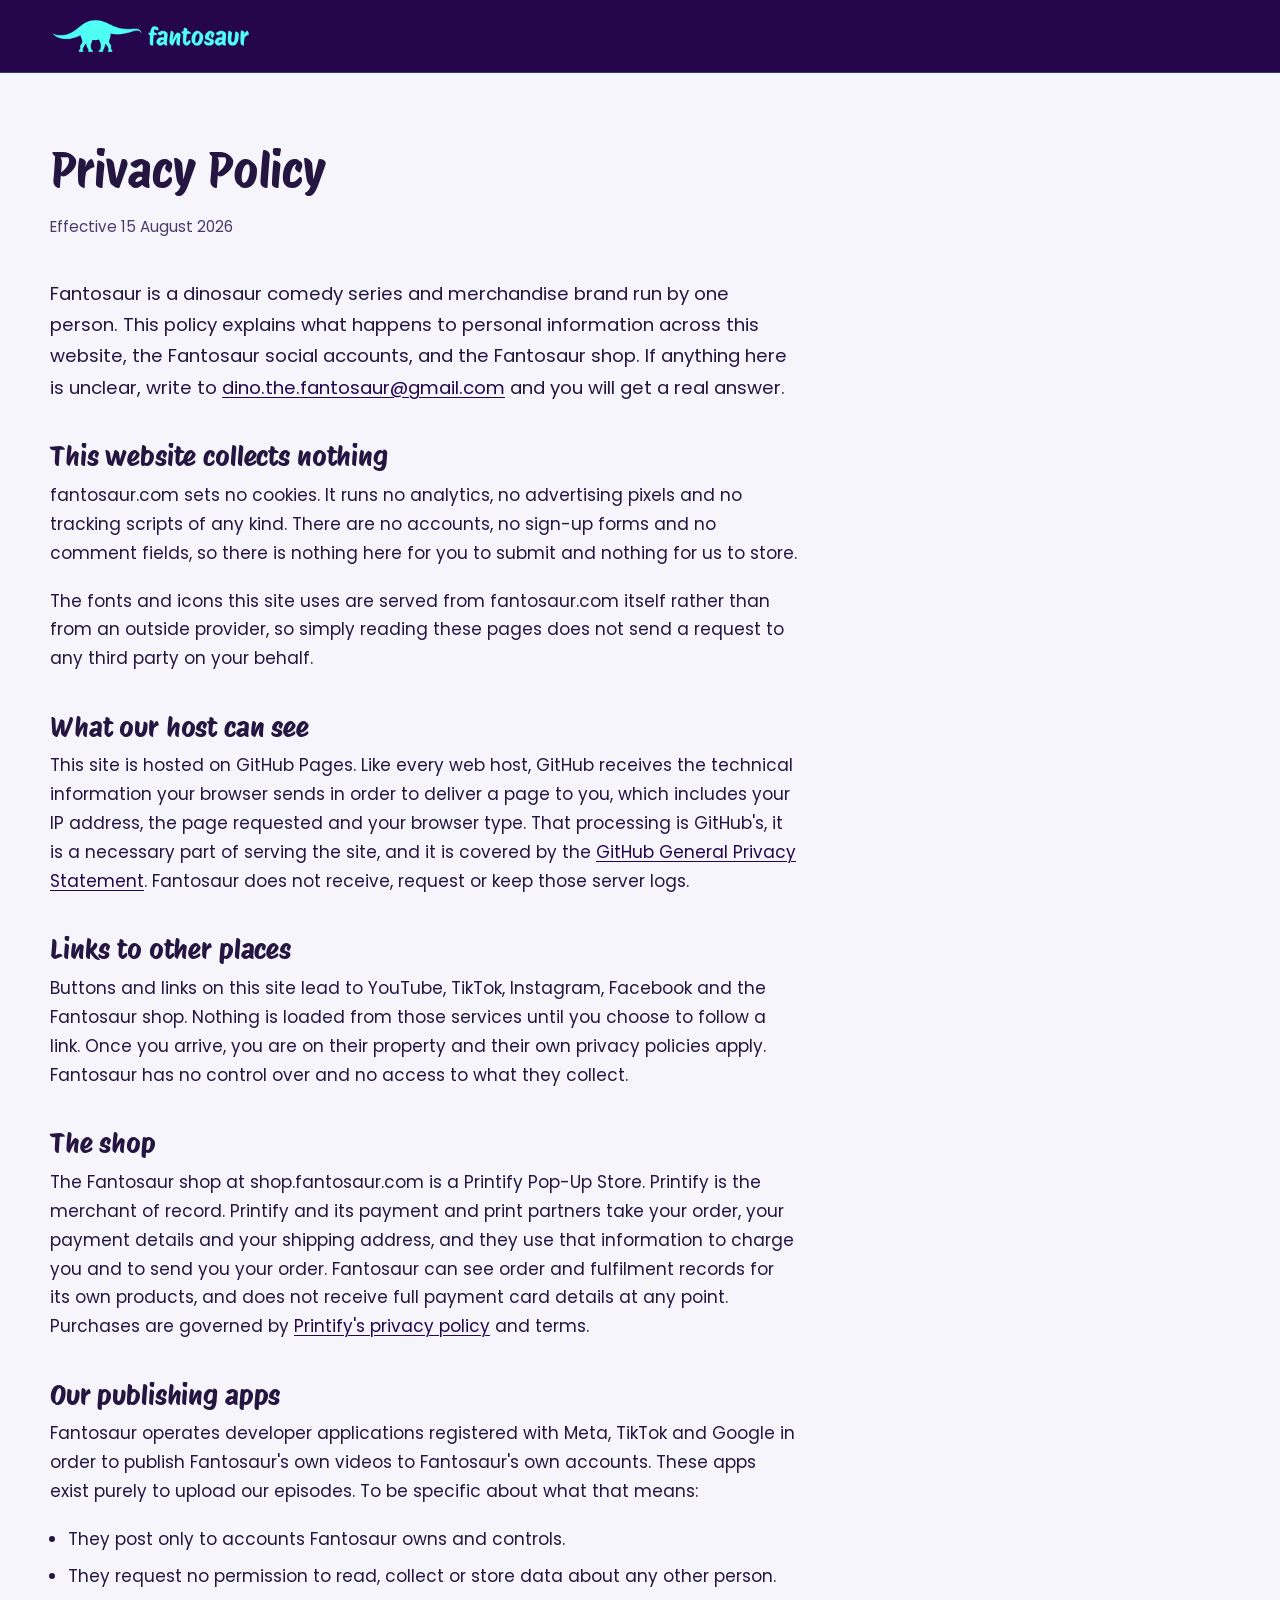
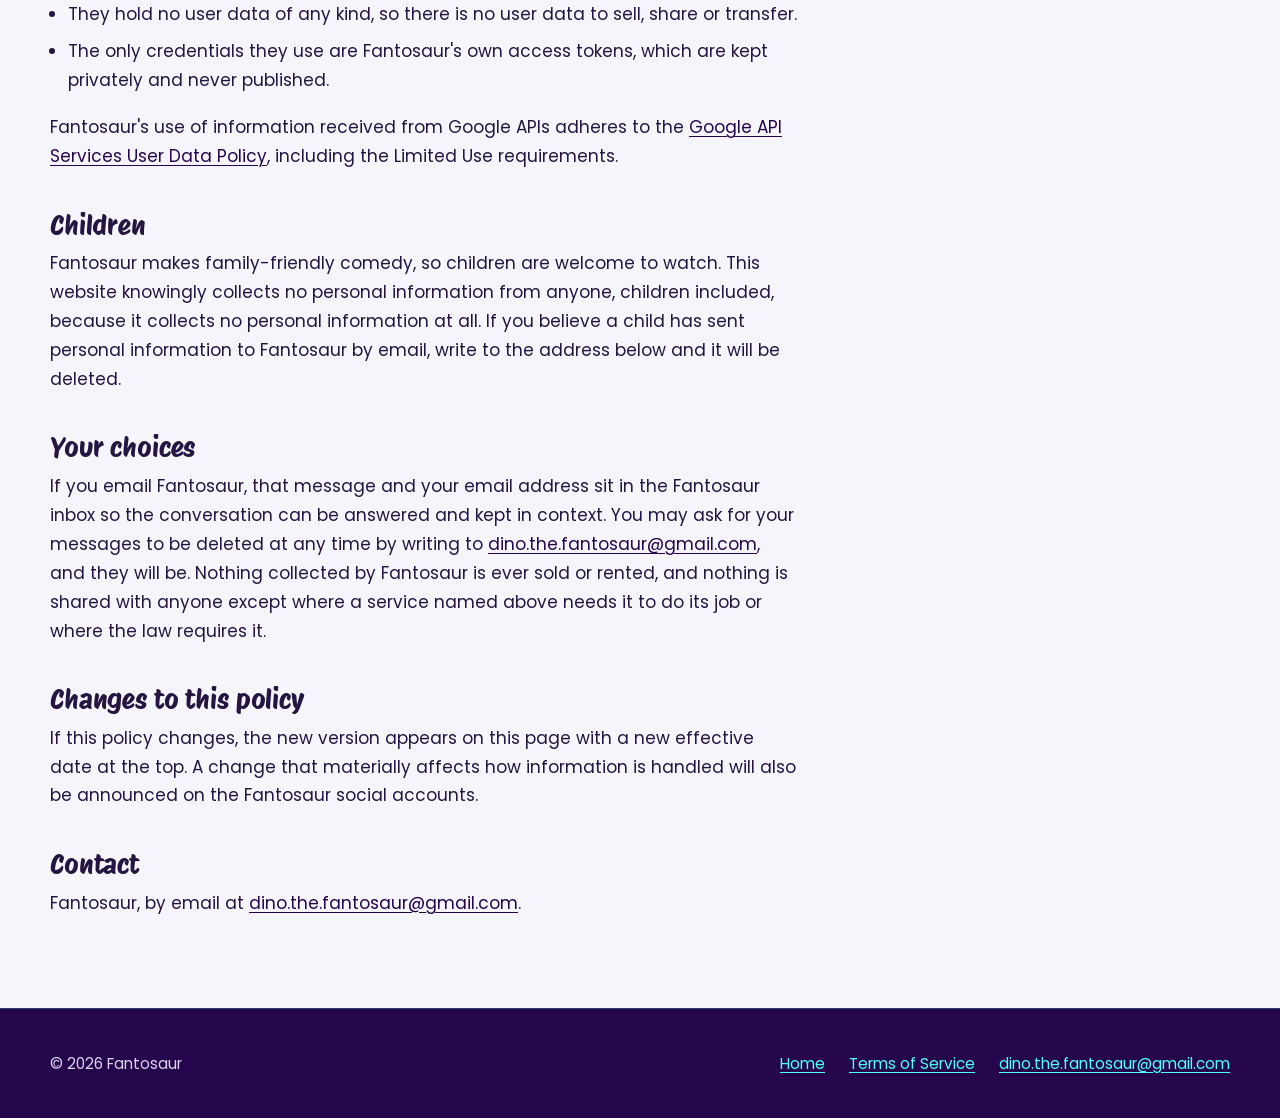
==== privacy-policy/index.html @ 7fd8496a "Stand up fantosaur.com: brand one-pager, privacy policy, terms of service Plain HTML and one stylesh" ====
<!doctype html>
<html lang="en">
  <head>
    <meta charset="utf-8" />
    <meta name="viewport" content="width=device-width, initial-scale=1" />
    <title>Privacy Policy | Fantosaur</title>
    <meta
      name="description"
      content="How Fantosaur handles personal information. This website sets no cookies, runs no analytics and makes no third-party requests."
    />
    <link rel="canonical" href="https://fantosaur.com/privacy-policy/" />
    <link rel="icon" href="/assets/favicon-32.png" sizes="32x32" />
    <link rel="apple-touch-icon" href="/assets/apple-touch-icon.png" />
    <link rel="stylesheet" href="/styles.css" />
    <meta property="og:type" content="article" />
    <meta property="og:site_name" content="Fantosaur" />
    <meta property="og:title" content="Privacy Policy | Fantosaur" />
    <meta property="og:url" content="https://fantosaur.com/privacy-policy/" />
    <meta property="og:image" content="https://fantosaur.com/assets/og.jpg" />
  </head>
  <body>
    <a class="skip" href="#main">Skip to content</a>

    <header class="masthead">
      <div class="shell">
        <a href="/" aria-label="Fantosaur home">
          <img src="/assets/logo-lockup.webp" width="1200" height="224" alt="Fantosaur" />
        </a>
      </div>
    </header>

    <main id="main" class="prose">
      <div class="shell">
        <h1>Privacy Policy</h1>
        <p class="updated">Effective 15 August 2026</p>

        <p class="lede">
          Fantosaur is a dinosaur comedy series and merchandise brand run by one person. This policy explains what
          happens to personal information across this website, the Fantosaur social accounts, and the Fantosaur
          shop. If anything here is unclear, write to
          <a href="mailto:dino.the.fantosaur@gmail.com">dino.the.fantosaur@gmail.com</a> and you will get a real
          answer.
        </p>

        <h2>This website collects nothing</h2>
        <p>
          fantosaur.com sets no cookies. It runs no analytics, no advertising pixels and no tracking scripts of any
          kind. There are no accounts, no sign-up forms and no comment fields, so there is nothing here for you to
          submit and nothing for us to store.
        </p>
        <p>
          The fonts and icons this site uses are served from fantosaur.com itself rather than from an outside
          provider, so simply reading these pages does not send a request to any third party on your behalf.
        </p>

        <h2>What our host can see</h2>
        <p>
          This site is hosted on GitHub Pages. Like every web host, GitHub receives the technical information your
          browser sends in order to deliver a page to you, which includes your IP address, the page requested and
          your browser type. That processing is GitHub's, it is a necessary part of serving the site, and it is
          covered by the
          <a href="https://docs.github.com/en/site-policy/privacy-policies/github-general-privacy-statement"
            >GitHub General Privacy Statement</a
          >. Fantosaur does not receive, request or keep those server logs.
        </p>

        <h2>Links to other places</h2>
        <p>
          Buttons and links on this site lead to YouTube, TikTok, Instagram, Facebook and the Fantosaur shop.
          Nothing is loaded from those services until you choose to follow a link. Once you arrive, you are on
          their property and their own privacy policies apply. Fantosaur has no control over and no access to what
          they collect.
        </p>

        <h2>The shop</h2>
        <p>
          The Fantosaur shop at shop.fantosaur.com is a Printify Pop-Up Store. Printify is the merchant of record.
          Printify and its payment and print partners take your order, your payment details and your shipping
          address, and they use that information to charge you and to send you your order. Fantosaur can see order
          and fulfilment records for its own products, and does not receive full payment card details at any point.
          Purchases are governed by
          <a href="https://printify.com/privacy-policy/">Printify's privacy policy</a> and terms.
        </p>

        <h2>Our publishing apps</h2>
        <p>
          Fantosaur operates developer applications registered with Meta, TikTok and Google in order to publish
          Fantosaur's own videos to Fantosaur's own accounts. These apps exist purely to upload our episodes. To be
          specific about what that means:
        </p>
        <ul>
          <li>They post only to accounts Fantosaur owns and controls.</li>
          <li>They request no permission to read, collect or store data about any other person.</li>
          <li>They hold no user data of any kind, so there is no user data to sell, share or transfer.</li>
          <li>
            The only credentials they use are Fantosaur's own access tokens, which are kept privately and never
            published.
          </li>
        </ul>
        <p>
          Fantosaur's use of information received from Google APIs adheres to the
          <a href="https://developers.google.com/terms/api-services-user-data-policy"
            >Google API Services User Data Policy</a
          >, including the Limited Use requirements.
        </p>

        <h2>Children</h2>
        <p>
          Fantosaur makes family-friendly comedy, so children are welcome to watch. This website knowingly collects
          no personal information from anyone, children included, because it collects no personal information at
          all. If you believe a child has sent personal information to Fantosaur by email, write to the address
          below and it will be deleted.
        </p>

        <h2>Your choices</h2>
        <p>
          If you email Fantosaur, that message and your email address sit in the Fantosaur inbox so the
          conversation can be answered and kept in context. You may ask for your messages to be deleted at any time
          by writing to
          <a href="mailto:dino.the.fantosaur@gmail.com">dino.the.fantosaur@gmail.com</a>, and they will be. Nothing
          collected by Fantosaur is ever sold or rented, and nothing is shared with anyone except where a service
          named above needs it to do its job or where the law requires it.
        </p>

        <h2>Changes to this policy</h2>
        <p>
          If this policy changes, the new version appears on this page with a new effective date at the top. A
          change that materially affects how information is handled will also be announced on the Fantosaur social
          accounts.
        </p>

        <h2>Contact</h2>
        <p>
          Fantosaur, by email at
          <a href="mailto:dino.the.fantosaur@gmail.com">dino.the.fantosaur@gmail.com</a>.
        </p>
      </div>
    </main>

    <footer class="site-foot">
      <div class="shell">
        <p>&copy; 2026 Fantosaur</p>
        <nav aria-label="Legal and contact">
          <a href="/">Home</a>
          <a href="/terms-of-service/">Terms of Service</a>
          <a href="mailto:dino.the.fantosaur@gmail.com">dino.the.fantosaur@gmail.com</a>
        </nav>
      </div>
    </footer>
  </body>
</html>
---- styles.css ----
/* Fantosaur brand site. Palette and contrast ratios are the measured system in
   Store 2026/STORE-SPEC.md. Comet Aqua on a light surface is 1.14:1, so aqua text
   and the aqua brand marks only ever sit on a Fossil Violet panel. */

@font-face {
  font-family: "Protest Riot";
  src: url("assets/fonts/protest-riot.woff2") format("woff2");
  font-weight: 400;
  font-display: swap;
}
@font-face {
  font-family: "Poppins";
  src: url("assets/fonts/poppins-400.woff2") format("woff2");
  font-weight: 400;
  font-display: swap;
}
@font-face {
  font-family: "Poppins";
  src: url("assets/fonts/poppins-600.woff2") format("woff2");
  font-weight: 600;
  font-display: swap;
}

:root {
  --violet: #25064d;
  --violet-deep: #1a0337;
  --aqua: #4ffff6;
  --moonstone: #f7f5fc;
  --strata: #241640;
  --red: #e0304a;

  /* dark is the default: every brand mark is aqua, and aqua needs a violet ground */
  --page: var(--violet);
  --page-alt: var(--violet-deep);
  --ink: var(--moonstone);
  --ink-quiet: #cfc6e4;
  --link: var(--aqua);
  --cta-face: var(--aqua);
  --cta-ink: #0a0a0a;
  --rule: rgb(247 245 252 / 0.16);

  --panel: var(--violet);
  --panel-ink: var(--moonstone);
  --panel-link: var(--aqua);

  --shell: 1180px;
  --radius: 14px;
  --ease: cubic-bezier(0.16, 1, 0.3, 1);
  color-scheme: dark;
}

@media (prefers-color-scheme: light) {
  :root {
    --page: var(--moonstone);
    --page-alt: #ede9f7;
    --ink: var(--strata);
    --ink-quiet: #4a3a6b;
    --link: var(--violet);
    --cta-face: var(--violet);
    --cta-ink: var(--aqua);
    --rule: rgb(36 22 64 / 0.18);
    color-scheme: light;
  }
}

*,
*::before,
*::after {
  box-sizing: border-box;
}

html {
  -webkit-text-size-adjust: 100%;
  scroll-behavior: smooth;
}
@media (prefers-reduced-motion: reduce) {
  html {
    scroll-behavior: auto;
  }
}

body {
  margin: 0;
  background: var(--page);
  color: var(--ink);
  font-family: Poppins, "Segoe UI", system-ui, sans-serif;
  font-size: 1.0625rem;
  line-height: 1.7;
  -webkit-font-smoothing: antialiased;
}

h1,
h2,
h3 {
  font-family: "Protest Riot", Poppins, system-ui, sans-serif;
  font-weight: 400;
  line-height: 1.08;
  letter-spacing: -0.005em;
  margin: 0;
}

h1 {
  font-size: clamp(2.15rem, 1.15rem + 3.6vw, 3.9rem);
}
h2 {
  font-size: clamp(1.75rem, 1.25rem + 1.9vw, 2.7rem);
}
h3 {
  font-size: clamp(1.2rem, 1.05rem + 0.7vw, 1.5rem);
}

p {
  margin: 0 0 1.1em;
  max-width: 62ch;
}

a {
  color: var(--link);
  text-underline-offset: 0.18em;
  text-decoration-thickness: from-font;
}
a:hover {
  text-decoration-thickness: 2px;
}

img {
  display: block;
  max-width: 100%;
  height: auto;
}

:focus-visible {
  outline: 3px solid var(--link);
  outline-offset: 3px;
  border-radius: 4px;
}

.shell {
  width: min(100% - 2.5rem, var(--shell));
  margin-inline: auto;
}

.skip {
  position: absolute;
  left: -9999px;
}
.skip:focus {
  left: 1rem;
  top: 1rem;
  z-index: 10;
  background: var(--cta-face);
  color: var(--cta-ink);
  padding: 0.7rem 1.1rem;
  border-radius: var(--radius);
  font-weight: 600;
}

/* ---------- header: always the violet brand bar, in both colour schemes ---------- */

.masthead {
  background: var(--panel);
  border-bottom: 1px solid rgb(79 255 246 / 0.22);
}
.masthead .shell {
  display: flex;
  align-items: center;
  min-height: 72px;
  padding-block: 0.9rem;
}
.masthead a {
  display: block;
  line-height: 0;
  border-radius: 6px;
}
.masthead img {
  width: 202px;
}
@media (max-width: 480px) {
  .masthead img {
    width: 164px;
  }
  .masthead .shell {
    min-height: 64px;
  }
}

/* ---------- hero: violet panel, asymmetric split ---------- */

.hero {
  background: var(--panel);
  color: var(--panel-ink);
  padding-block: clamp(2.5rem, 1.2rem + 4.4vw, 4.5rem);
}
.hero .shell {
  display: grid;
  gap: clamp(2rem, 1rem + 4vw, 3.75rem);
  align-items: center;
}
@media (min-width: 900px) {
  .hero .shell {
    grid-template-columns: 1.08fr 0.92fr;
  }
}

.hero p {
  color: #e6dff5;
  font-size: 1.125rem;
  max-width: 34ch;
}
.hero h1 {
  margin-bottom: 0.55em;
}

.hero-frame {
  border-radius: var(--radius);
  overflow: hidden;
  box-shadow: 0 24px 60px rgb(10 2 24 / 0.55);
  aspect-ratio: 4 / 5;
  max-height: 62vh;
  margin-inline: auto;
}
.hero-frame img {
  width: 100%;
  height: 100%;
  object-fit: cover;
}
@media (max-width: 899px) {
  .hero-frame {
    aspect-ratio: 16 / 11;
    max-height: 40vh;
  }
  .hero-frame img {
    object-position: 50% 78%;
  }
}

/* ---------- buttons ---------- */

.actions {
  display: flex;
  flex-wrap: wrap;
  gap: 0.85rem;
  margin-top: 1.9rem;
}

.btn {
  display: inline-flex;
  align-items: center;
  gap: 0.55rem;
  padding: 0.82rem 1.5rem;
  border-radius: 999px;
  font-weight: 600;
  font-size: 1rem;
  text-decoration: none;
  white-space: nowrap;
  border: 2px solid transparent;
  transition:
    transform 0.25s var(--ease),
    box-shadow 0.25s var(--ease),
    background-color 0.25s var(--ease);
}
.btn svg {
  width: 1.15em;
  height: 1.15em;
  fill: currentColor;
  flex: none;
}

/* black on Comet Aqua, 16.97:1 */
.btn-primary {
  background: var(--aqua);
  color: #0a0a0a;
}
.btn-primary:hover {
  box-shadow: 0 10px 26px rgb(79 255 246 / 0.3);
}

/* on the violet hero panel only, so the aqua stroke and label stay legal */
.btn-ghost {
  color: var(--aqua);
  border-color: rgb(79 255 246 / 0.55);
}
.btn-ghost:hover {
  border-color: var(--aqua);
  background: rgb(79 255 246 / 0.1);
}

@media (prefers-reduced-motion: no-preference) {
  .btn:hover {
    transform: translateY(-2px);
  }
  .btn:active {
    transform: translateY(0) scale(0.98);
  }
}

/* ---------- sections ---------- */

section {
  padding-block: clamp(3rem, 1.6rem + 5vw, 5.5rem);
}
.section-head {
  max-width: 46ch;
  margin-bottom: 2.6rem;
}
.section-head h2 {
  margin-bottom: 0.5em;
}
.section-head p {
  color: var(--ink-quiet);
  margin-bottom: 0;
}

/* ---------- the joke: three real frames, one complete joke ---------- */

.bit {
  background: var(--page-alt);
}
.strip {
  display: grid;
  gap: 1.1rem;
  grid-template-columns: repeat(3, 1fr);
}
.strip img {
  width: 100%;
  border-radius: var(--radius);
  box-shadow: 0 16px 40px rgb(10 2 24 / 0.42);
}
@media (max-width: 720px) {
  /* stay legible on a phone: one frame at a time, flick sideways */
  .strip {
    grid-template-columns: none;
    grid-auto-flow: column;
    grid-auto-columns: 74%;
    overflow-x: auto;
    scroll-snap-type: x mandatory;
    padding-bottom: 0.75rem;
    scrollbar-width: thin;
  }
  .strip img {
    scroll-snap-align: center;
  }
}
.bit .actions {
  margin-top: 2.4rem;
}

/* ---------- riff rucks ---------- */

.rucks .shell {
  display: grid;
  gap: clamp(2rem, 1rem + 3.4vw, 3.5rem);
  align-items: center;
}
@media (min-width: 900px) {
  .rucks .shell {
    grid-template-columns: 0.85fr 1.15fr;
  }
}
.rucks img {
  border-radius: var(--radius);
  width: 100%;
  box-shadow: 0 18px 44px rgb(10 2 24 / 0.3);
}
.rucks .copy h2 {
  margin-bottom: 0.5em;
}

/* ---------- follow row ---------- */

.follow {
  background: var(--panel);
  color: var(--panel-ink);
}
.follow h2 {
  margin-bottom: 1.9rem;
}
.socials {
  list-style: none;
  margin: 0;
  padding: 0;
  display: flex;
  flex-wrap: wrap;
  gap: 0.75rem 1rem;
}
.socials a {
  display: inline-flex;
  align-items: center;
  gap: 0.6rem;
  padding: 0.7rem 1.25rem;
  border: 1px solid rgb(79 255 246 / 0.4);
  border-radius: 999px;
  color: var(--aqua);
  text-decoration: none;
  font-weight: 600;
  transition:
    background-color 0.25s var(--ease),
    border-color 0.25s var(--ease),
    transform 0.25s var(--ease);
}
.socials a:hover {
  background: rgb(79 255 246 / 0.12);
  border-color: var(--aqua);
}
.socials svg {
  width: 1.2em;
  height: 1.2em;
  fill: currentColor;
  flex: none;
}
@media (prefers-reduced-motion: no-preference) {
  .socials a:hover {
    transform: translateY(-2px);
  }
}

/* ---------- footer ---------- */

.site-foot {
  background: var(--panel);
  color: var(--panel-ink);
  border-top: 1px solid rgb(79 255 246 / 0.22);
  padding-block: 2.6rem;
  font-size: 0.95rem;
}
.site-foot .shell {
  display: flex;
  flex-wrap: wrap;
  gap: 0.6rem 1.75rem;
  align-items: center;
  justify-content: space-between;
}
.site-foot nav {
  display: flex;
  flex-wrap: wrap;
  gap: 0.6rem 1.5rem;
}
.site-foot a {
  color: var(--panel-link);
}
.site-foot p {
  margin: 0;
  color: #d8d0ec;
}

/* ---------- long-form pages ---------- */

.prose {
  padding-block: clamp(2.5rem, 1.4rem + 4vw, 4.5rem);
}
.prose h1 {
  font-size: clamp(2rem, 1.4rem + 2.2vw, 3rem);
  margin-bottom: 0.35em;
}
.prose h2 {
  font-size: clamp(1.35rem, 1.15rem + 0.9vw, 1.75rem);
  margin-top: 2.4rem;
  margin-bottom: 0.6rem;
}
.prose .updated {
  color: var(--ink-quiet);
  font-size: 0.95rem;
  margin-bottom: 2.4rem;
}
.prose p,
.prose li {
  max-width: 68ch;
}
.prose ul {
  padding-left: 1.15rem;
  margin: 0 0 1.1em;
}
.prose li {
  margin-bottom: 0.5em;
}
.prose .lede {
  font-size: 1.15rem;
}

/* ---------- motion: entrance only, and only where the browser can do it
   on the scroll timeline. Guarded so a browser without support never
   inherits opacity 0. ---------- */

@media (prefers-reduced-motion: no-preference) {
  @supports (animation-timeline: view()) {
    .reveal {
      animation: rise-in linear both;
      animation-timeline: view();
      animation-range: entry 5% cover 26%;
    }
    @keyframes rise-in {
      from {
        opacity: 0;
        transform: translateY(22px);
      }
      to {
        opacity: 1;
        transform: translateY(0);
      }
    }
  }
}
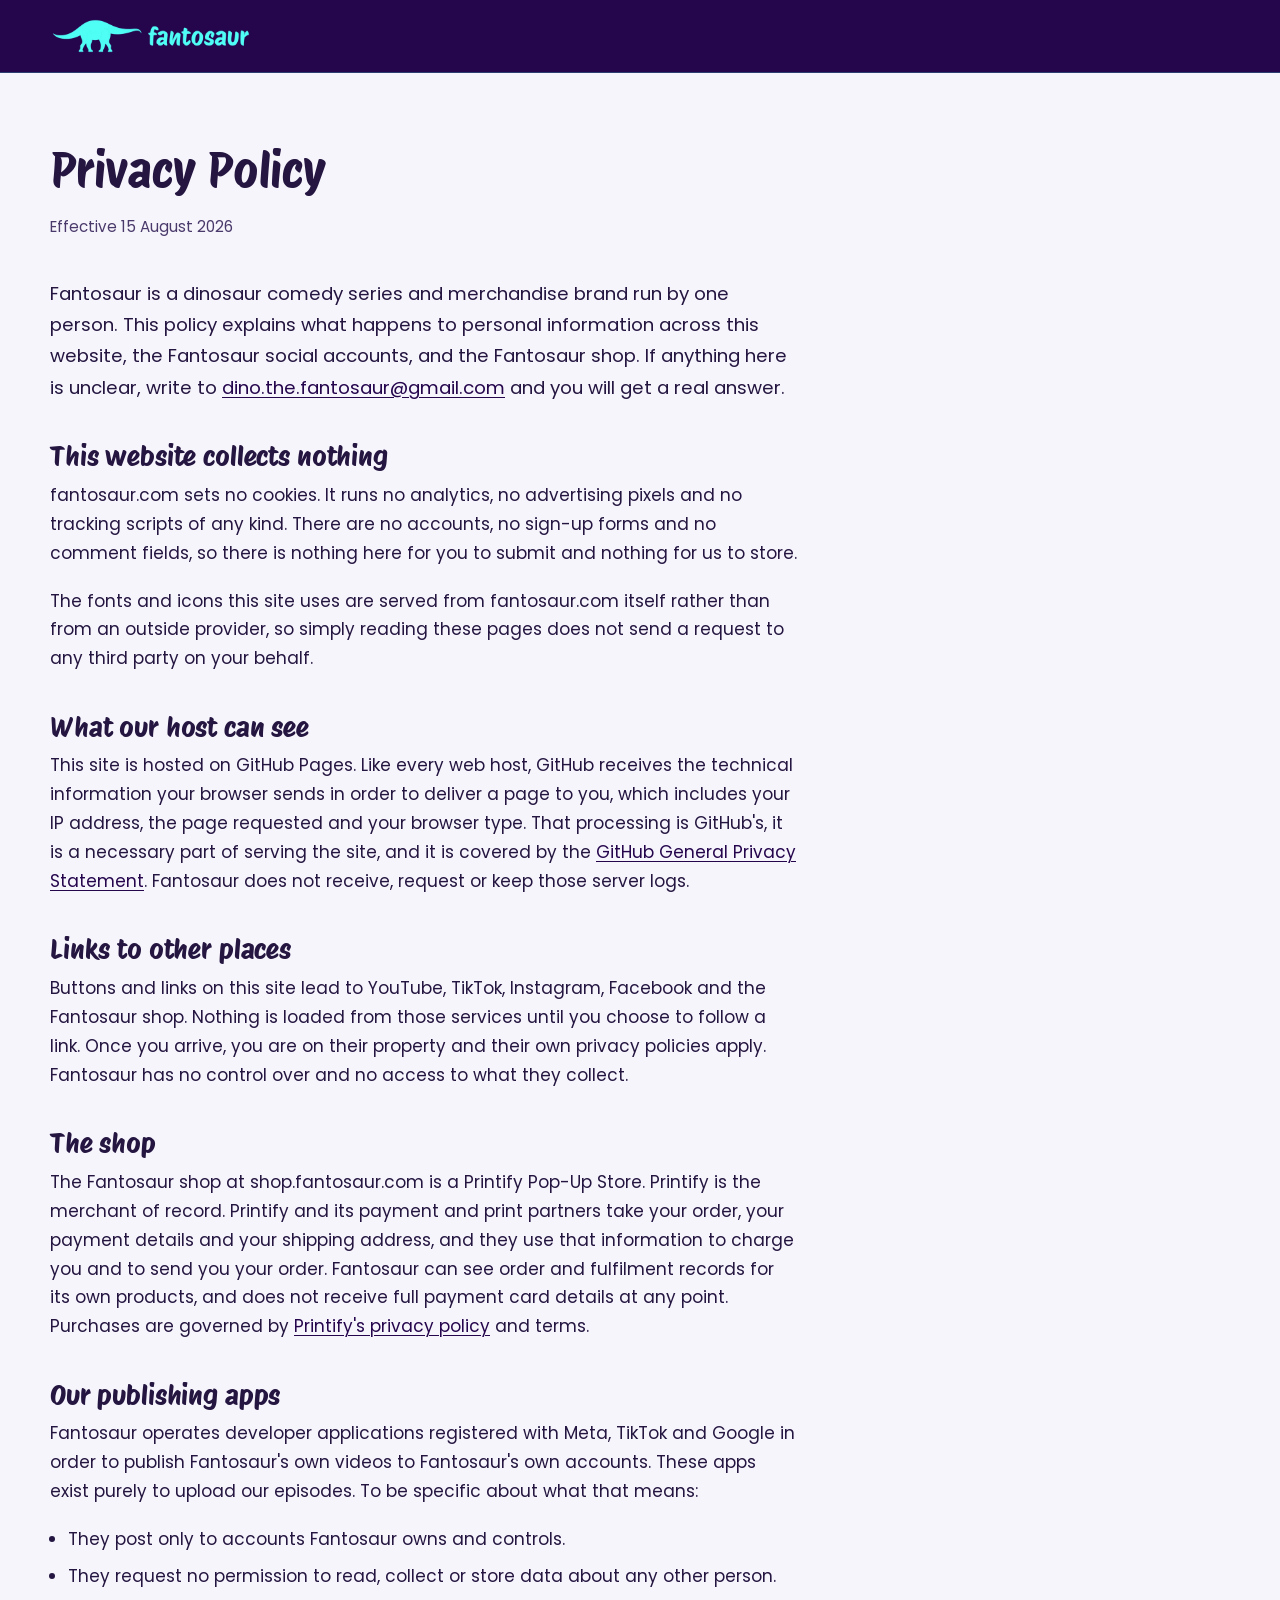
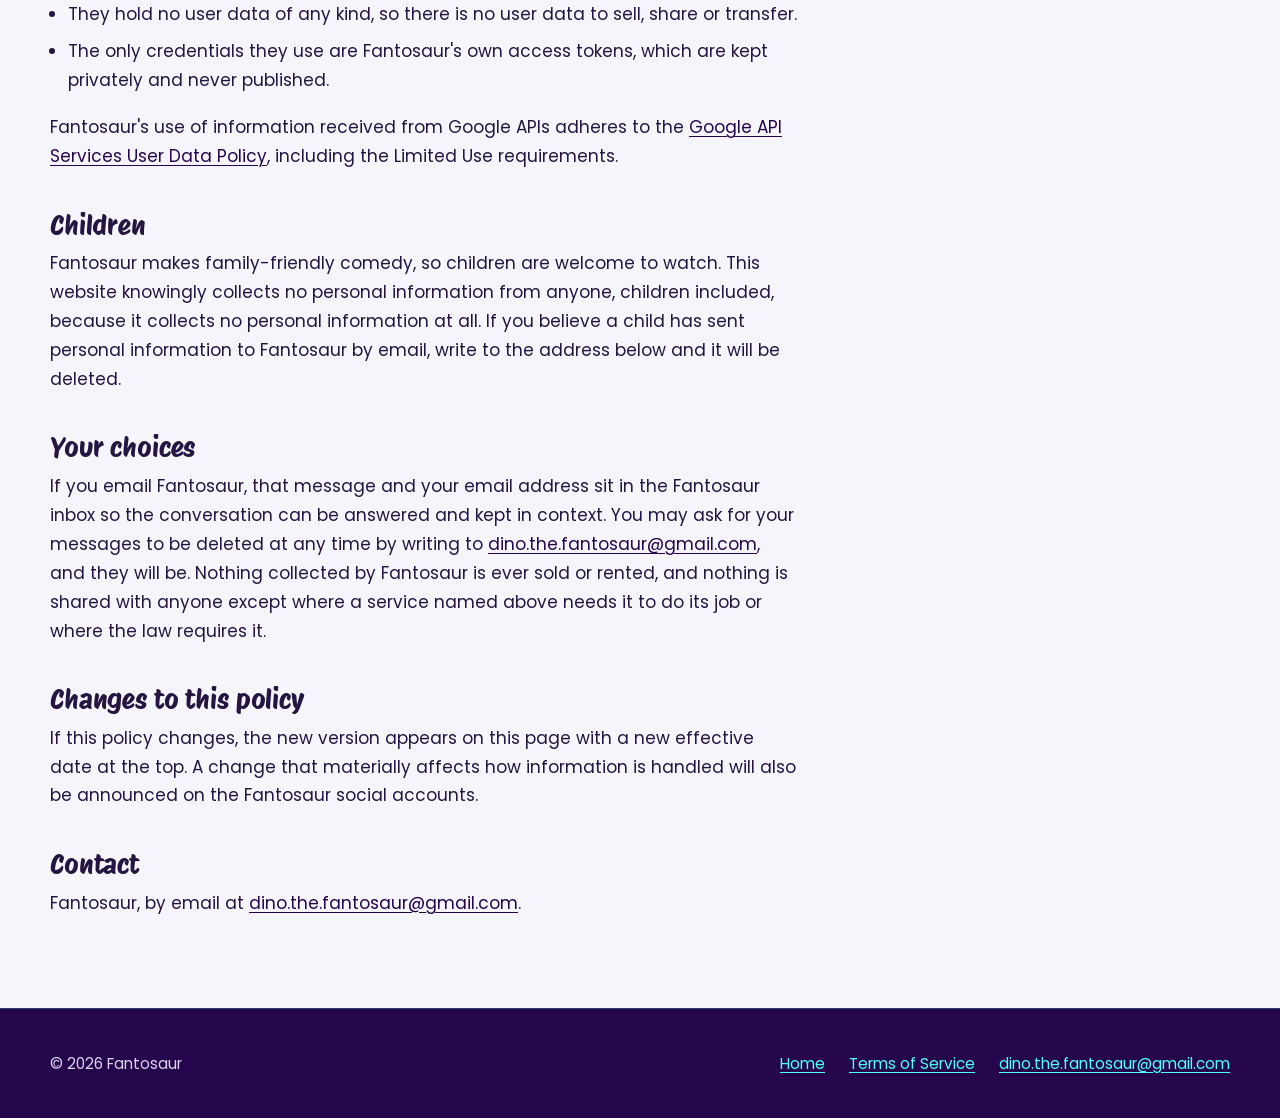
==== commit aed3d1b4: "Halve the header lockup: it shipped at 1200px to render at 202px 20KB instead of 49KB, still over 2x" ====
--- a/privacy-policy/index.html
+++ b/privacy-policy/index.html
@@ -24,7 +24,7 @@
     <header class="masthead">
       <div class="shell">
         <a href="/" aria-label="Fantosaur home">
-          <img src="/assets/logo-lockup.webp" width="1200" height="224" alt="Fantosaur" />
+          <img src="/assets/logo-lockup.webp" width="600" height="112" alt="Fantosaur" />
         </a>
       </div>
     </header>
--- a/styles.css
+++ b/styles.css
@@ -230,7 +230,9 @@
     max-height: 40vh;
   }
   .hero-frame img {
-    object-position: 50% 78%;
+    /* Dino stands at the foot of the plate: anchor the crop to the bottom
+       or a phone shows him cut off at the knees */
+    object-position: 50% 100%;
   }
 }
 
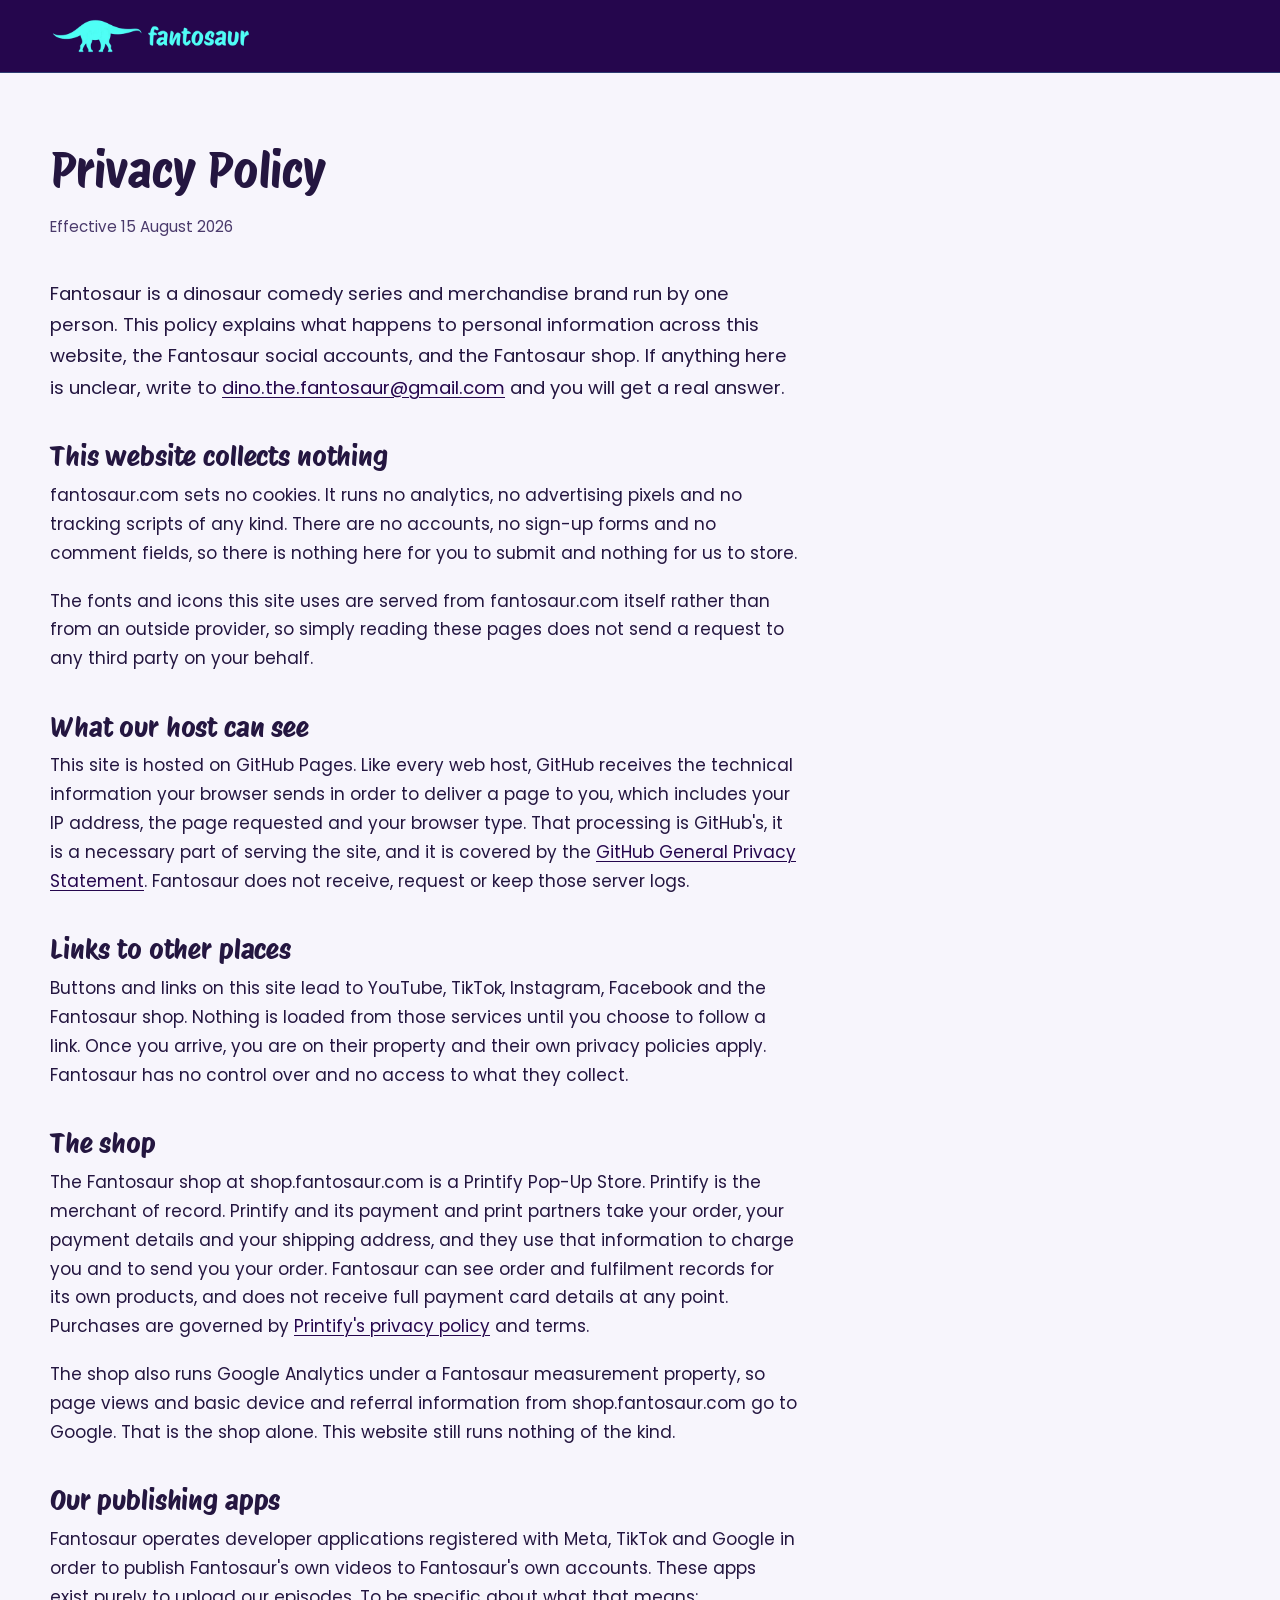
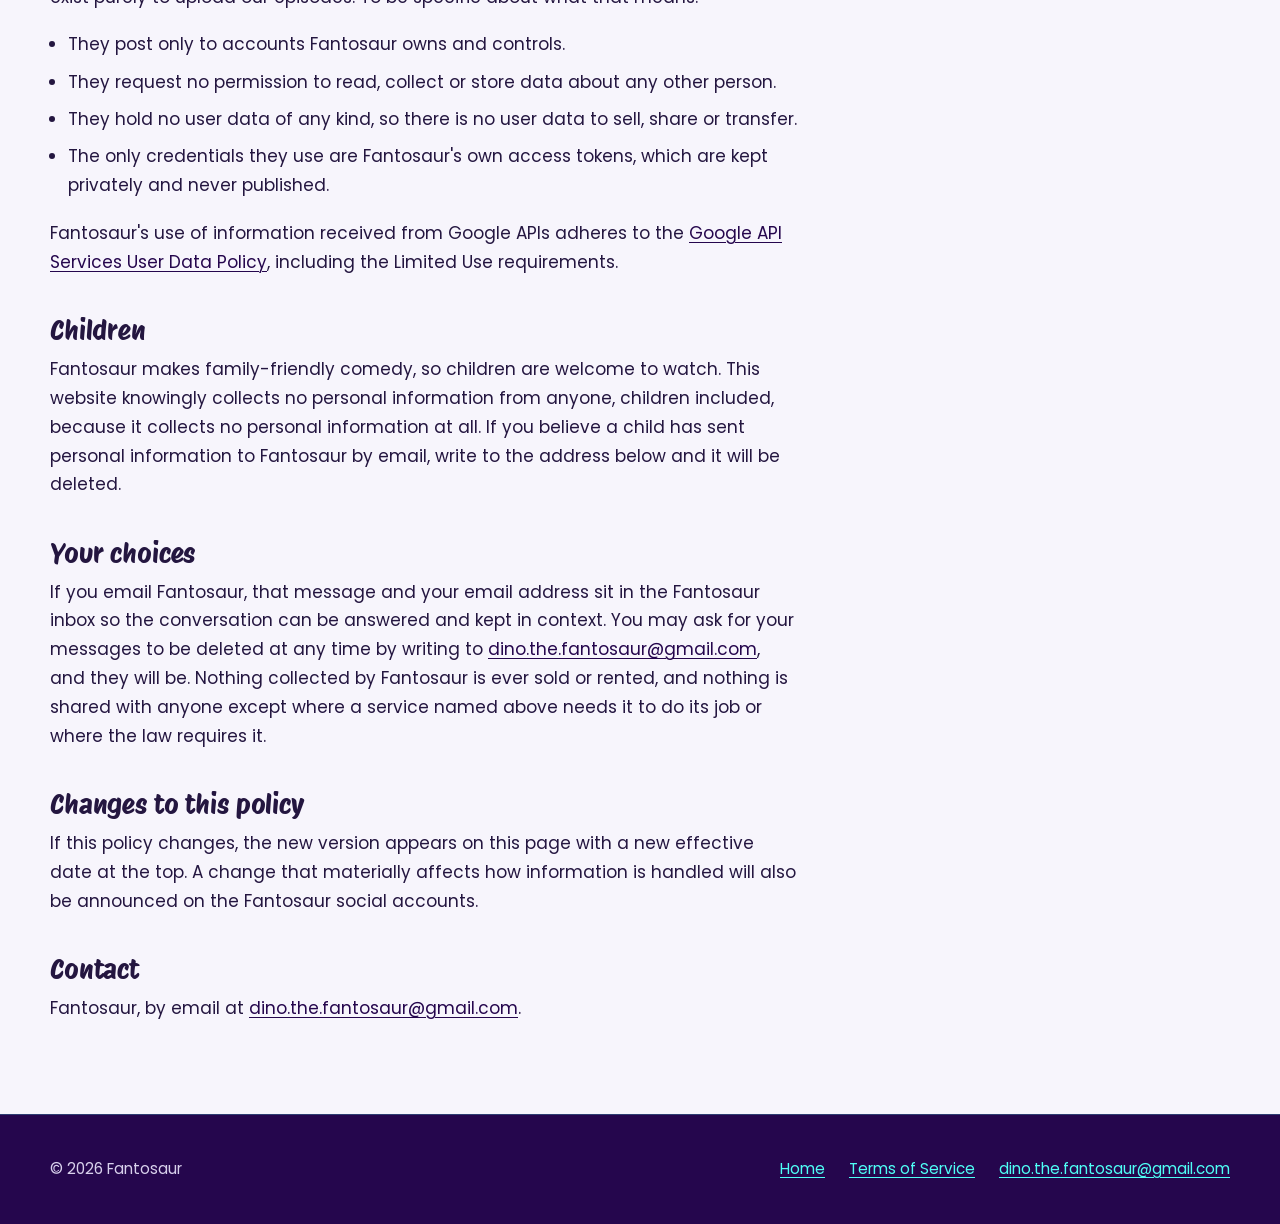
==== commit 41b3c27c: "Disclose the shop's Google Analytics in the privacy policy The Printify store carries analyticsConfi" ====
--- a/privacy-policy/index.html
+++ b/privacy-policy/index.html
@@ -81,6 +81,11 @@
           Purchases are governed by
           <a href="https://printify.com/privacy-policy/">Printify's privacy policy</a> and terms.
         </p>
+        <p>
+          The shop also runs Google Analytics under a Fantosaur measurement property, so page views and basic
+          device and referral information from shop.fantosaur.com go to Google. That is the shop alone. This
+          website still runs nothing of the kind.
+        </p>
 
         <h2>Our publishing apps</h2>
         <p>
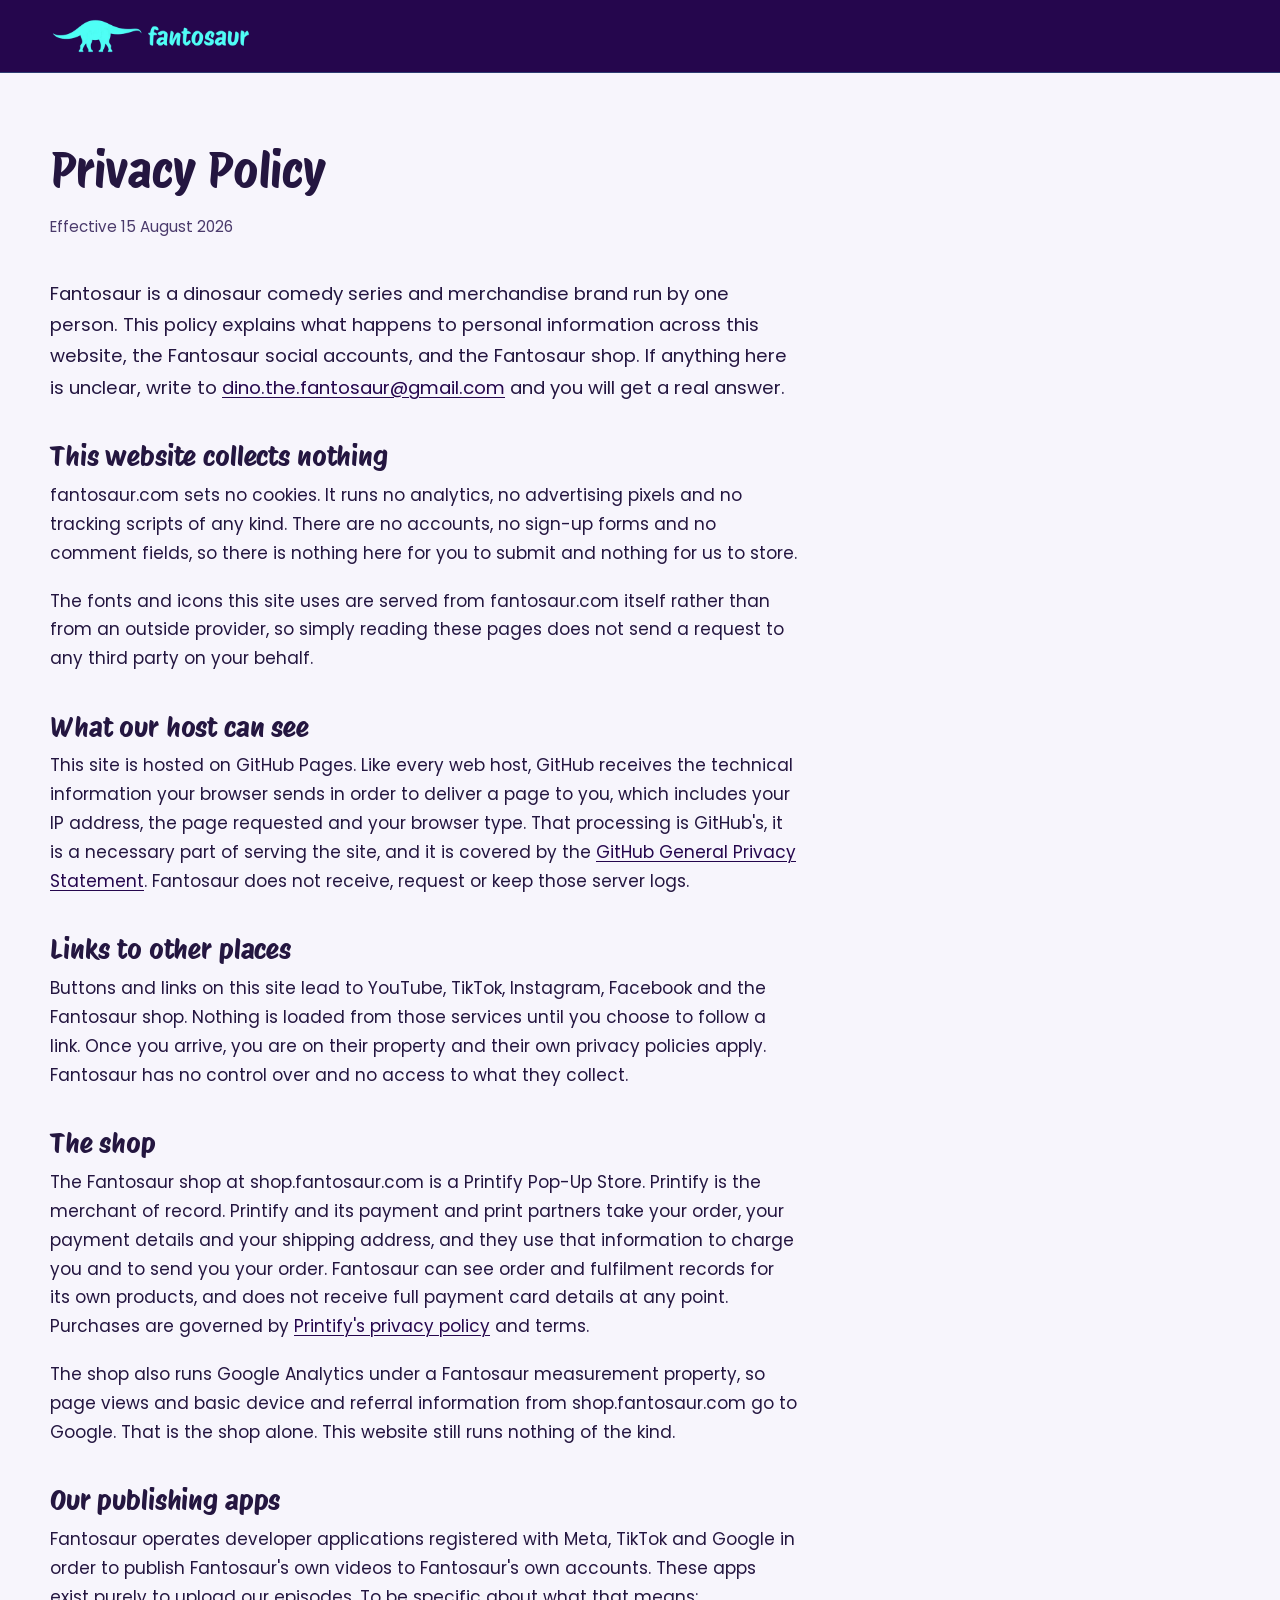
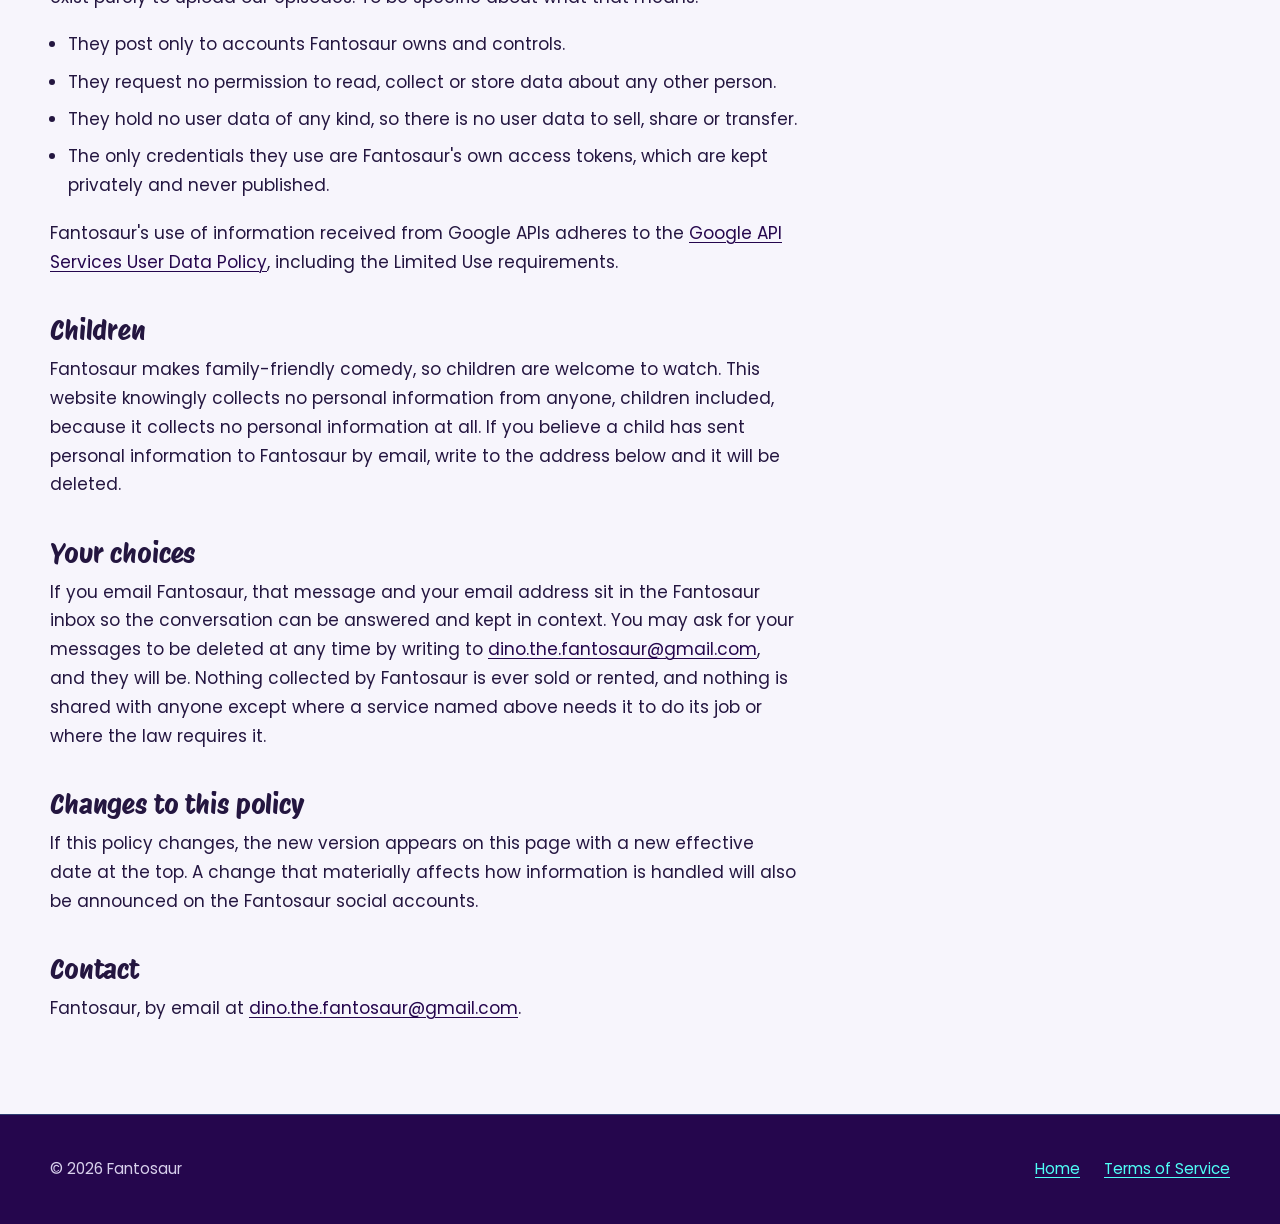
==== commit 89785c20: "Rebuild the hero backdrop as six theme bands that slide in The old plate was one image: a single cri" ====
--- a/privacy-policy/index.html
+++ b/privacy-policy/index.html
@@ -145,10 +145,9 @@
     <footer class="site-foot">
       <div class="shell">
         <p>&copy; 2026 Fantosaur</p>
-        <nav aria-label="Legal and contact">
+        <nav aria-label="Legal">
           <a href="/">Home</a>
           <a href="/terms-of-service/">Terms of Service</a>
-          <a href="mailto:dino.the.fantosaur@gmail.com">dino.the.fantosaur@gmail.com</a>
         </nav>
       </div>
     </footer>
--- a/styles.css
+++ b/styles.css
@@ -211,29 +211,39 @@
   margin-bottom: 0.55em;
 }
 
-.hero-frame {
+/* Six bands, one per art theme, are the backdrop. Every band is at full
+   strength: no blur, no fade, no scrim. The performer plate is composited at the
+   show's own stage geometry and sits over the bottom two. */
+.hero-art {
+  position: relative;
+  display: grid;
+  grid-template-rows: repeat(6, 1fr);
+  gap: 5px;
+  aspect-ratio: 4 / 5;
+  width: 100%;
+  max-width: 460px;
+  margin-inline: auto;
   border-radius: var(--radius);
   overflow: hidden;
+  background: var(--violet-deep);
   box-shadow: 0 24px 60px rgb(10 2 24 / 0.55);
-  aspect-ratio: 4 / 5;
-  max-height: 62vh;
-  margin-inline: auto;
-}
-.hero-frame img {
+}
+.hero-art .band {
+  overflow: hidden;
+}
+.hero-art .band img {
   width: 100%;
   height: 100%;
   object-fit: cover;
 }
-@media (max-width: 899px) {
-  .hero-frame {
-    aspect-ratio: 16 / 11;
-    max-height: 40vh;
-  }
-  .hero-frame img {
-    /* Dino stands at the foot of the plate: anchor the crop to the bottom
-       or a phone shows him cut off at the knees */
-    object-position: 50% 100%;
-  }
+.hero-art .performer {
+  position: absolute;
+  left: 6%;
+  bottom: 3.5%;
+  width: 84%;
+  /* the shadow is on Dino, not on the art: it separates him from a busy band
+     without softening the band itself */
+  filter: drop-shadow(0 6px 18px rgb(8 1 20 / 0.72));
 }
 
 /* ---------- buttons ---------- */
@@ -482,6 +492,55 @@
 /* ---------- motion: entrance only, and only where the browser can do it
    on the scroll timeline. Guarded so a browser without support never
    inherits opacity 0. ---------- */
+
+/* The hero sits above the fold, so its bands run on arrival rather than on a
+   scroll timeline: at scroll 0 a view() timeline is already past its entry range
+   and the slide would never be seen. Each band enters from the left, one after
+   the next, and Dino walks on once the stage is built. */
+@media (prefers-reduced-motion: no-preference) {
+  .hero-art .band img {
+    animation: band-in 0.8s var(--ease) both;
+  }
+  .hero-art .band:nth-child(1) img {
+    animation-delay: 0.08s;
+  }
+  .hero-art .band:nth-child(2) img {
+    animation-delay: 0.22s;
+  }
+  .hero-art .band:nth-child(3) img {
+    animation-delay: 0.36s;
+  }
+  .hero-art .band:nth-child(4) img {
+    animation-delay: 0.5s;
+  }
+  .hero-art .band:nth-child(5) img {
+    animation-delay: 0.64s;
+  }
+  .hero-art .band:nth-child(6) img {
+    animation-delay: 0.78s;
+  }
+  .hero-art .performer {
+    animation: performer-in 0.7s var(--ease) 1s both;
+  }
+  @keyframes band-in {
+    from {
+      transform: translateX(-102%);
+    }
+    to {
+      transform: translateX(0);
+    }
+  }
+  @keyframes performer-in {
+    from {
+      opacity: 0;
+      transform: translateY(18px);
+    }
+    to {
+      opacity: 1;
+      transform: none;
+    }
+  }
+}
 
 @media (prefers-reduced-motion: no-preference) {
   @supports (animation-timeline: view()) {
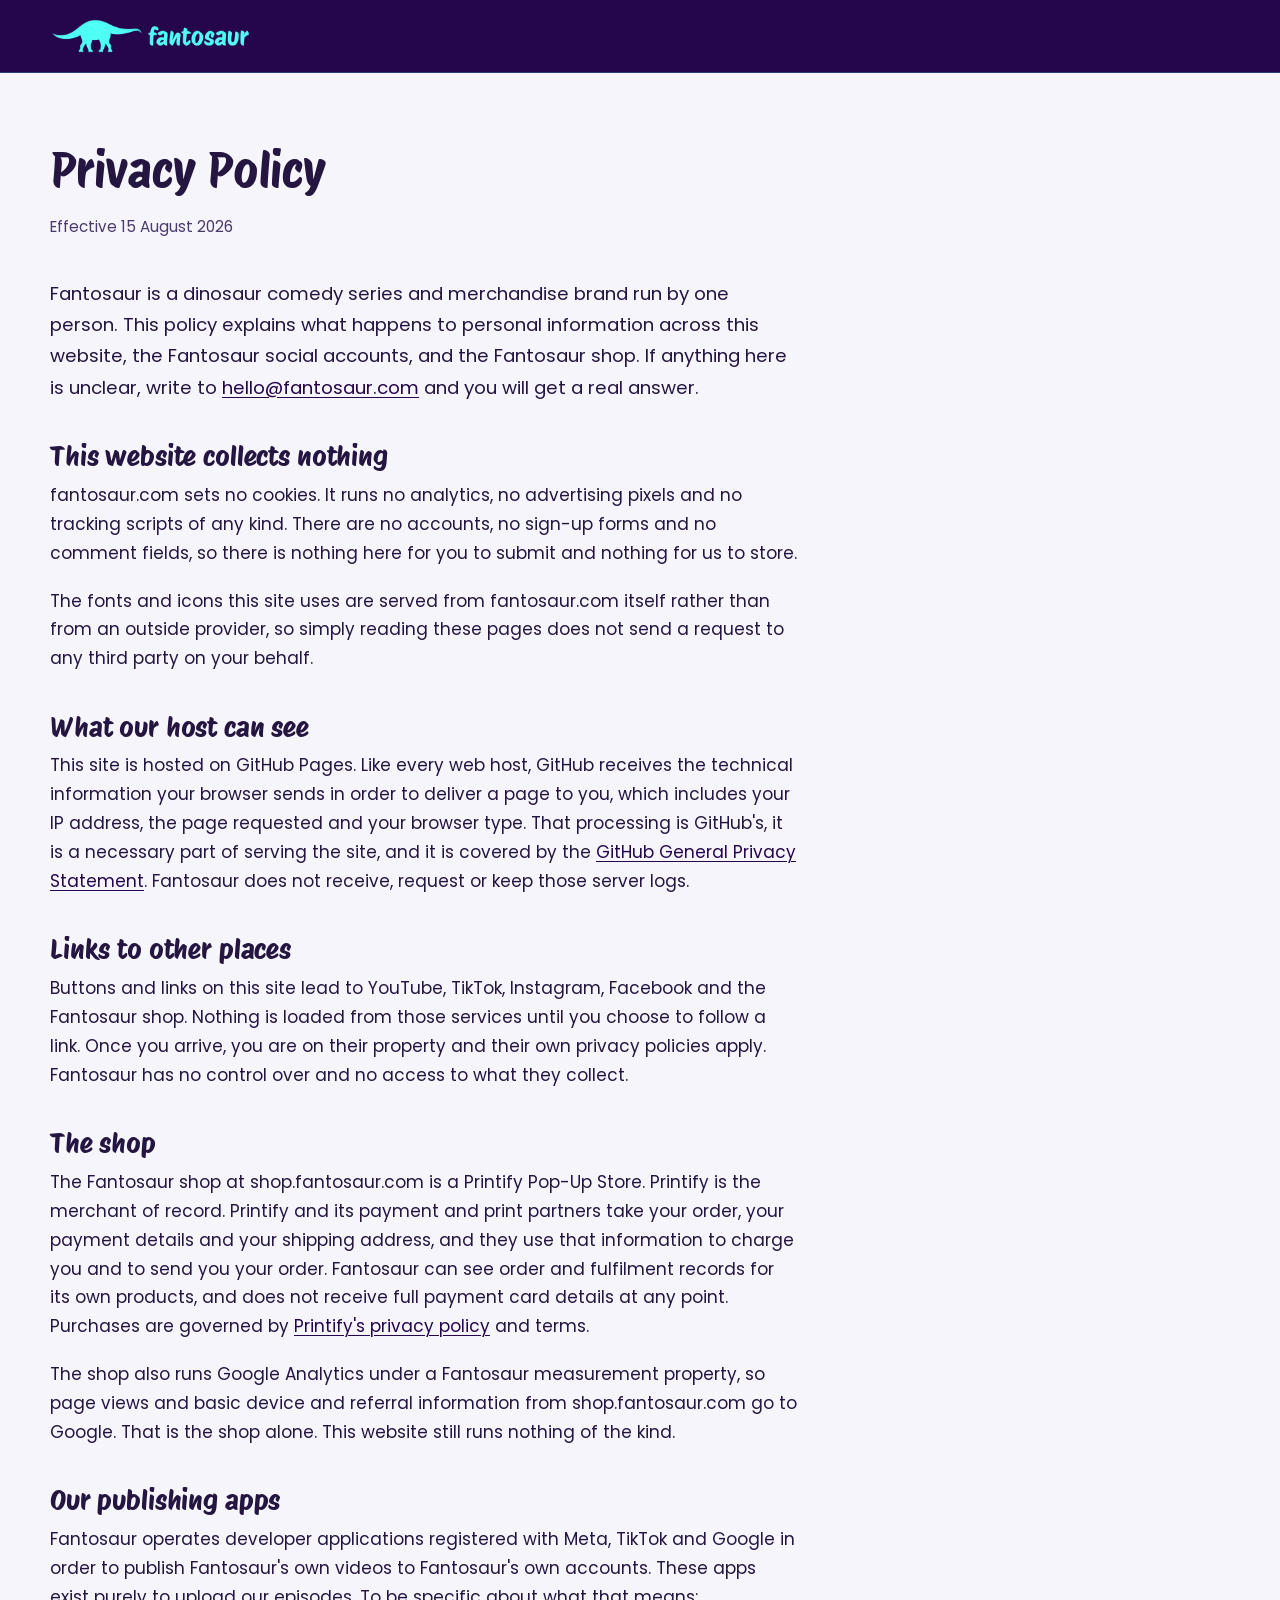
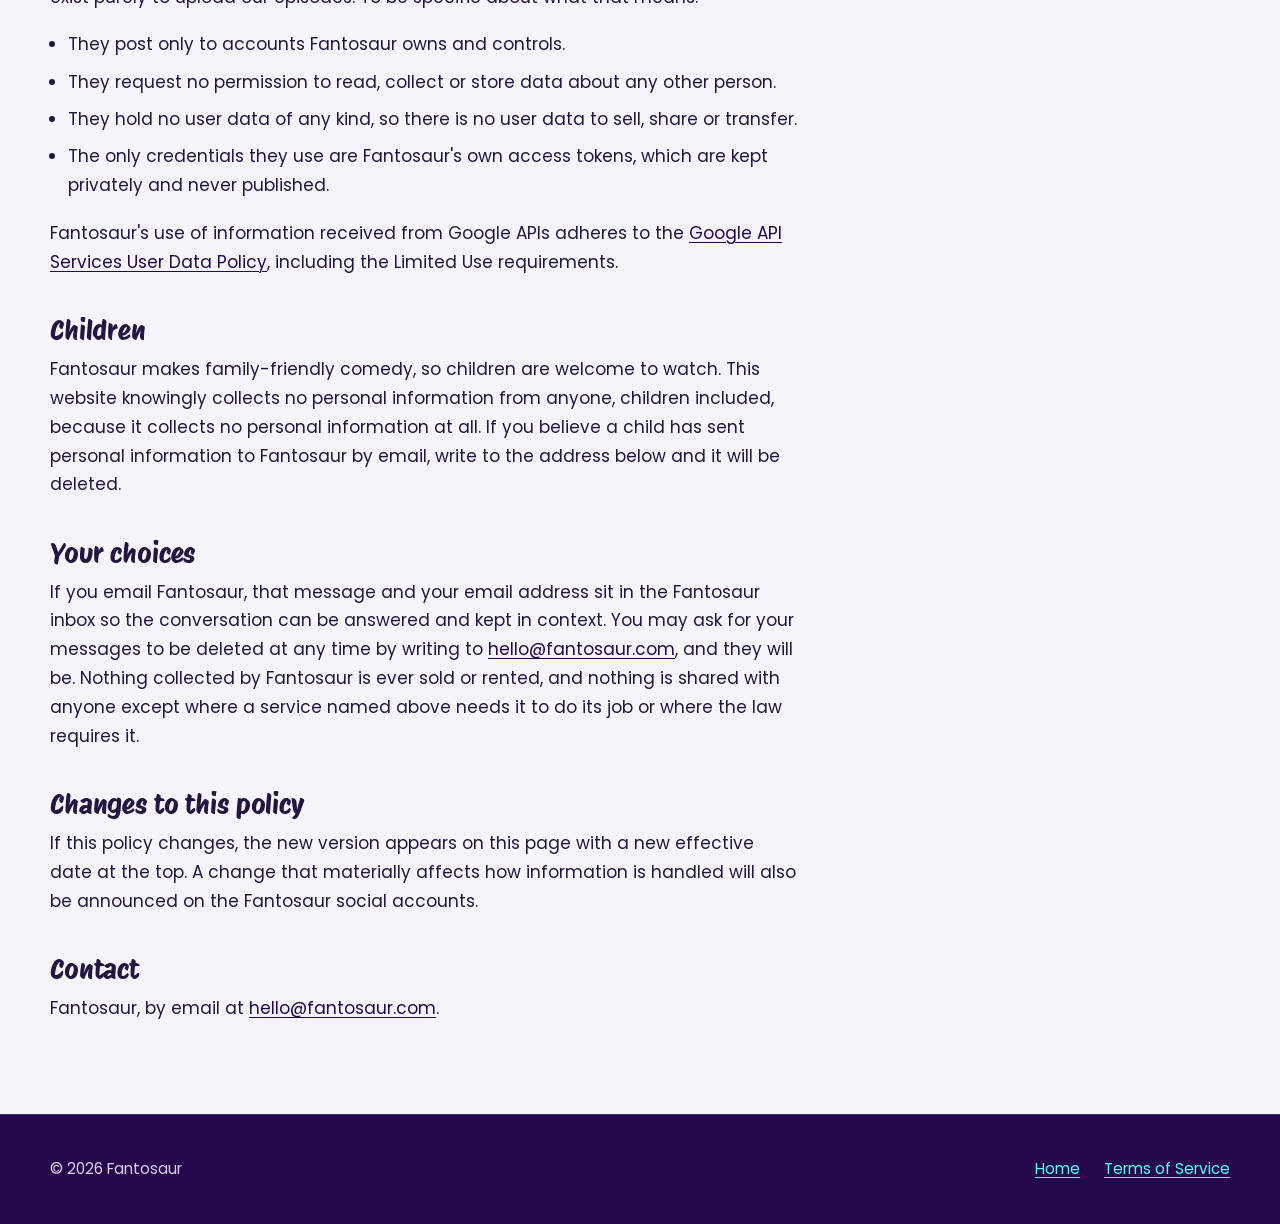
==== commit a73439b6: "Route site contact through hello@fantosaur.com The personal Gmail address is off the site entirely. " ====
--- a/privacy-policy/index.html
+++ b/privacy-policy/index.html
@@ -38,7 +38,7 @@
           Fantosaur is a dinosaur comedy series and merchandise brand run by one person. This policy explains what
           happens to personal information across this website, the Fantosaur social accounts, and the Fantosaur
           shop. If anything here is unclear, write to
-          <a href="mailto:dino.the.fantosaur@gmail.com">dino.the.fantosaur@gmail.com</a> and you will get a real
+          <a href="mailto:hello@fantosaur.com">hello@fantosaur.com</a> and you will get a real
           answer.
         </p>
 
@@ -122,7 +122,7 @@
           If you email Fantosaur, that message and your email address sit in the Fantosaur inbox so the
           conversation can be answered and kept in context. You may ask for your messages to be deleted at any time
           by writing to
-          <a href="mailto:dino.the.fantosaur@gmail.com">dino.the.fantosaur@gmail.com</a>, and they will be. Nothing
+          <a href="mailto:hello@fantosaur.com">hello@fantosaur.com</a>, and they will be. Nothing
           collected by Fantosaur is ever sold or rented, and nothing is shared with anyone except where a service
           named above needs it to do its job or where the law requires it.
         </p>
@@ -137,7 +137,7 @@
         <h2>Contact</h2>
         <p>
           Fantosaur, by email at
-          <a href="mailto:dino.the.fantosaur@gmail.com">dino.the.fantosaur@gmail.com</a>.
+          <a href="mailto:hello@fantosaur.com">hello@fantosaur.com</a>.
         </p>
       </div>
     </main>
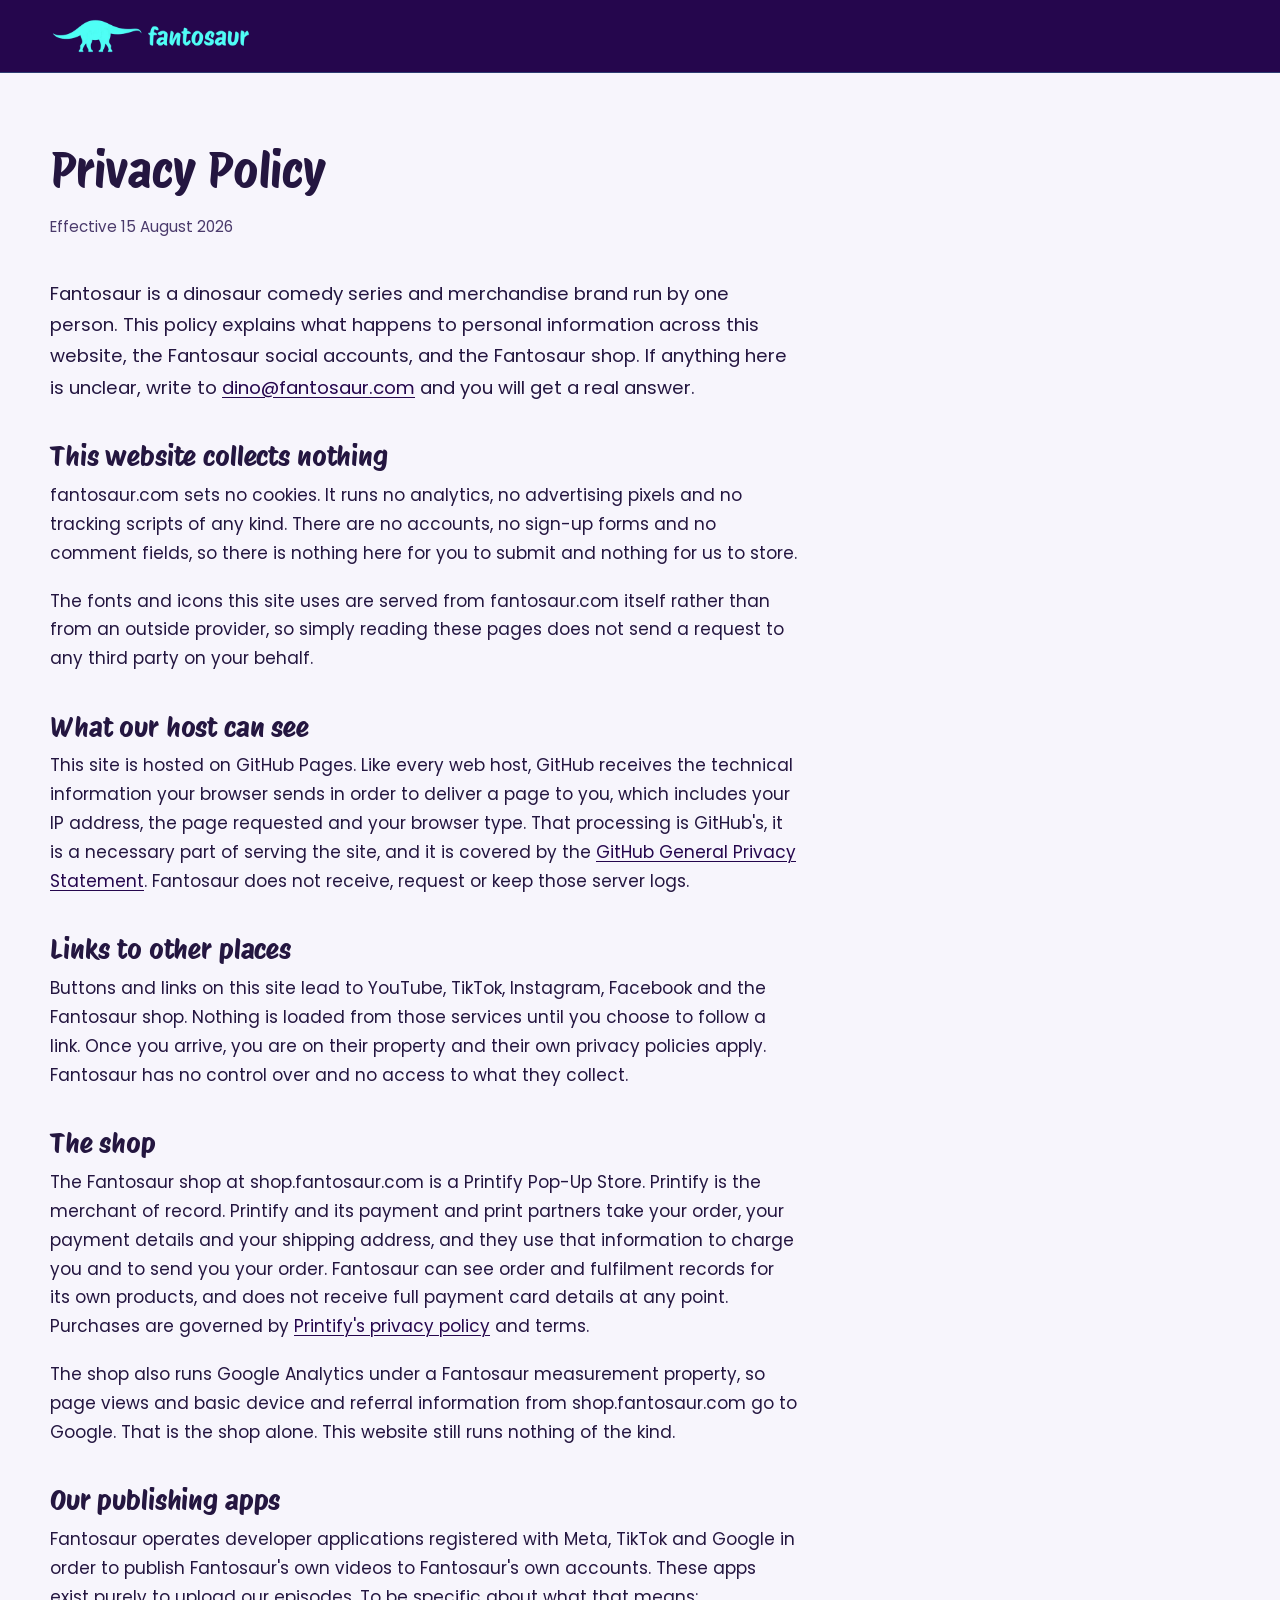
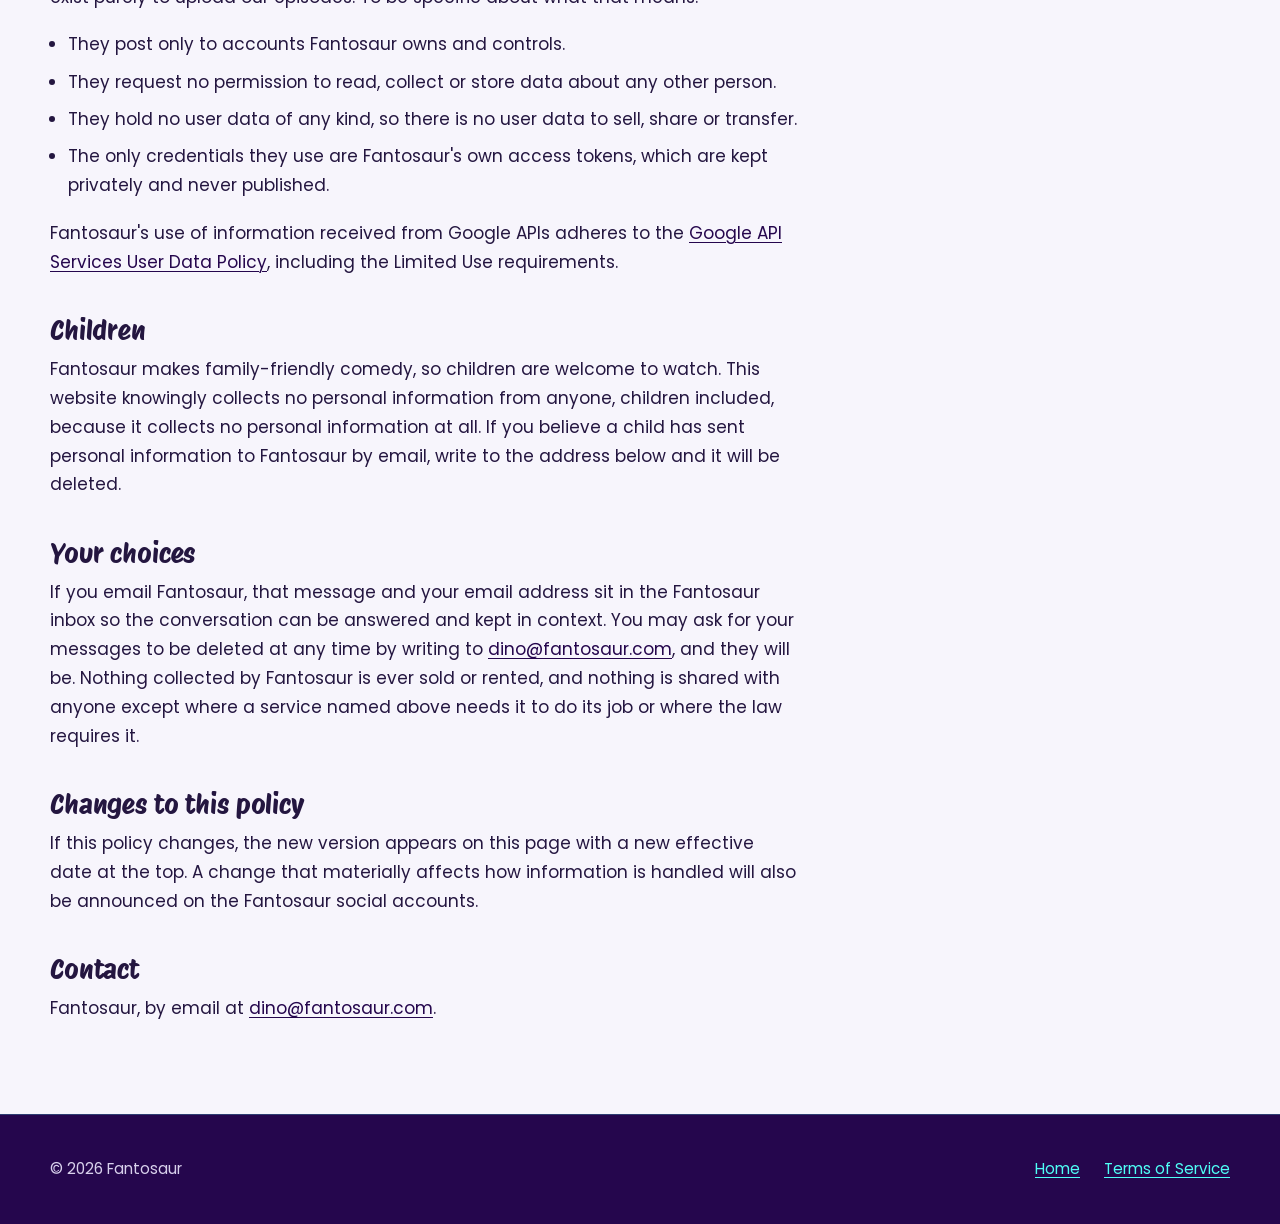
==== commit 0fa9b73d: "Use dino@fantosaur.com as the site contact Same Cloudflare Email Routing alias, better name -- it ma" ====
--- a/privacy-policy/index.html
+++ b/privacy-policy/index.html
@@ -38,7 +38,7 @@
           Fantosaur is a dinosaur comedy series and merchandise brand run by one person. This policy explains what
           happens to personal information across this website, the Fantosaur social accounts, and the Fantosaur
           shop. If anything here is unclear, write to
-          <a href="mailto:hello@fantosaur.com">hello@fantosaur.com</a> and you will get a real
+          <a href="mailto:dino@fantosaur.com">dino@fantosaur.com</a> and you will get a real
           answer.
         </p>
 
@@ -122,7 +122,7 @@
           If you email Fantosaur, that message and your email address sit in the Fantosaur inbox so the
           conversation can be answered and kept in context. You may ask for your messages to be deleted at any time
           by writing to
-          <a href="mailto:hello@fantosaur.com">hello@fantosaur.com</a>, and they will be. Nothing
+          <a href="mailto:dino@fantosaur.com">dino@fantosaur.com</a>, and they will be. Nothing
           collected by Fantosaur is ever sold or rented, and nothing is shared with anyone except where a service
           named above needs it to do its job or where the law requires it.
         </p>
@@ -137,7 +137,7 @@
         <h2>Contact</h2>
         <p>
           Fantosaur, by email at
-          <a href="mailto:hello@fantosaur.com">hello@fantosaur.com</a>.
+          <a href="mailto:dino@fantosaur.com">dino@fantosaur.com</a>.
         </p>
       </div>
     </main>
